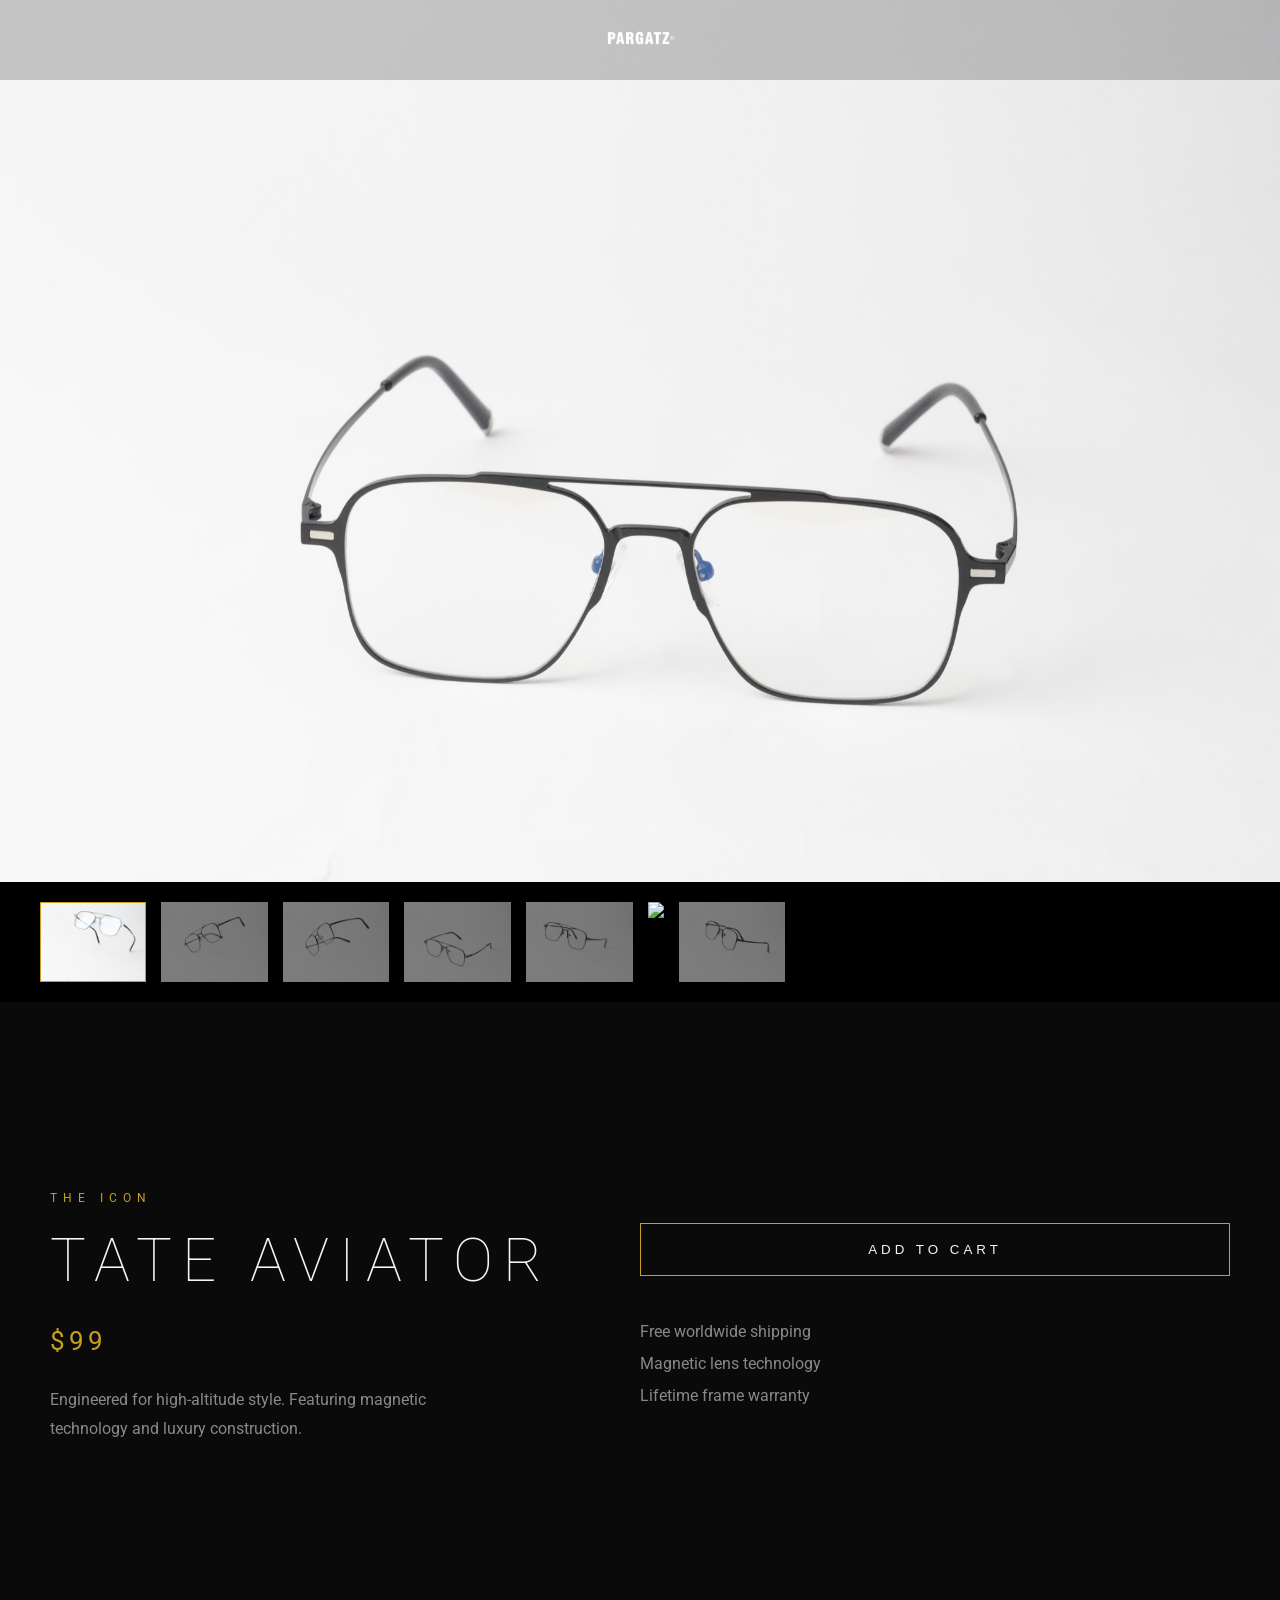
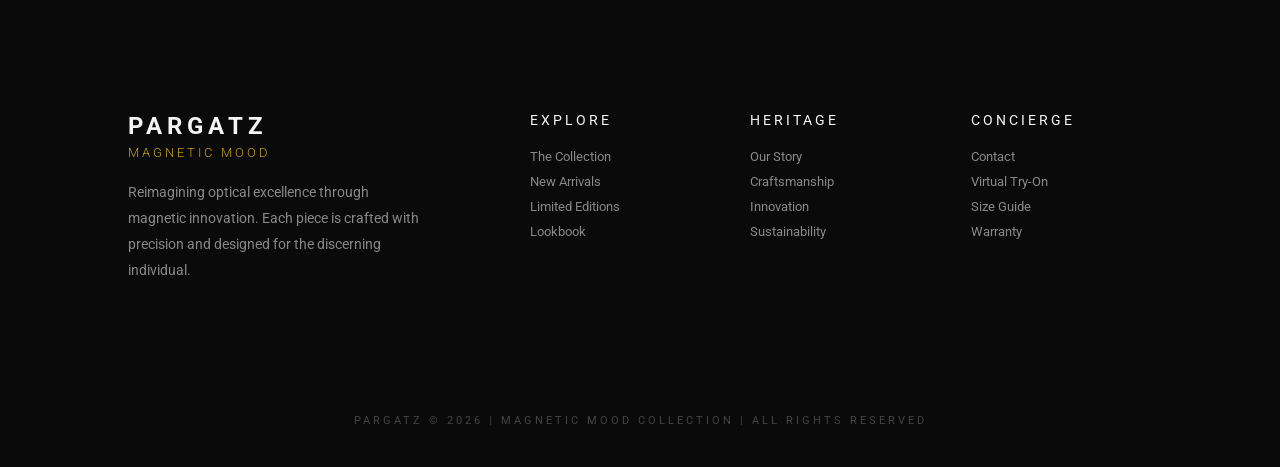
==== aviator.html @ 99c6a9f2 "cambios pro" ====
<!DOCTYPE html>
<html lang="en">
<head>
    <meta charset="UTF-8">
    <meta name="viewport" content="width=device-width, initial-scale=1.0">

    <title>PARGATZ | Product</title>

    <link href="https://fonts.googleapis.com/css2?family=Roboto:wght@100;300;400;700&display=swap" rel="stylesheet">

    <link rel="stylesheet" href="product.css">

</head>
<body>
    <!-- NAV -->
     
    <nav id="navbar">
        <a href="index.html">
            <img src="img/logo.png" class="nav-logo">
        </a>
    </nav>
    <!-- MAIN IMAGE -->
    <section class="gallery">
        <img id="mainImage" src="img/catalogo/aviator/aviatorblack.JPG">
    </section>
    <!-- THUMBNAILS -->
    <section class="thumbnails">
        <img src="img/catalogo/aviator/aviatorblack (1).JPG" class="thumb active">
        <img src="img/catalogo/aviator/aviatorblack (2).JPG" class="thumb">
        <img src="img/catalogo/aviator/aviatorblack (3).JPG" class="thumb">
        <img src="img/catalogo/aviator/aviatorblack (4).JPG" class="thumb">
        <img src="img/catalogo/aviator/aviatorblack (7).JPG" class="thumb">
        <img src="img/catalogo/aviator/aviatorblack (6).JPG class="thumb active">
        <img src="img/catalogo/aviator/aviatorblack (8).JPG" class="thumb">

    </section>
    <!-- PRODUCT INFO -->
    <section class="product-container">
        <div class="product-left">
            <span class="product-label">THE ICON</span>
            <h1 class="product-title">TATE AVIATOR</h1>
            <div class="product-price">$99</div>
            <p class="product-description">
            Engineered for high-altitude style. Featuring magnetic technology and luxury construction.
            </p>
        </div>
        <div class="product-right">

            <button class="buy-button">
            ADD TO CART
            </button>

            <div class="product-meta">
            Free worldwide shipping<br>
            Magnetic lens technology<br>
            Lifetime frame warranty
            </div>
        </div>
    </section>

    <footer>
        <div class="footer-content">
            <div class="footer-col">
                <div class="footer-logo">PARGATZ<span>MAGNETIC MOOD</span></div>
                <p class="footer-desc">Reimagining optical excellence through magnetic innovation. Each piece is crafted with precision and designed for the discerning individual.</p>
                <div class="social-links">
                    <a href="#"><i class="fab fa-instagram"></i></a>
                    <a href="#"><i class="fab fa-pinterest-p"></i></a>
                    <a href="#"><i class="fab fa-facebook-f"></i></a>
                    <a href="#"><i class="fab fa-twitter"></i></a>
                </div>
            </div>
            <div class="footer-col">
                <h4>EXPLORE</h4>
                <a href="#">The Collection</a>
                <a href="#">New Arrivals</a>
                <a href="#">Limited Editions</a>
                <a href="#">Lookbook</a>
            </div>
            <div class="footer-col">
                <h4>HERITAGE</h4>
                <a href="#">Our Story</a>
                <a href="#">Craftsmanship</a>
                <a href="#">Innovation</a>
                <a href="#">Sustainability</a>
            </div>
            <div class="footer-col">
                <h4>CONCIERGE</h4>
                <a href="#">Contact</a>
                <a href="#">Virtual Try-On</a>
                <a href="#">Size Guide</a>
                <a href="#">Warranty</a>
            </div>
        </div>
        <div class="footer-bottom">
            <p>PARGATZ © 2026 | MAGNETIC MOOD COLLECTION | ALL RIGHTS RESERVED</p>
        </div>
    </footer>
    
    <script>
        /* NAV BLUR */
        const nav = document.getElementById("navbar");
        window.addEventListener("scroll", () => {

            if(window.scrollY > 50)
                nav.classList.add("nav-scrolled");
            else
                nav.classList.remove("nav-scrolled");

        });

        /* IMAGE SWITCH */

        const mainImage = document.getElementById("mainImage");

        const thumbs = document.querySelectorAll(".thumb");

        thumbs.forEach(thumb => {

            thumb.addEventListener("click", () => {

                mainImage.src = thumb.src;

                thumbs.forEach(t => t.classList.remove("active"));

                thumb.classList.add("active");

            });

        });
    </script>
</body>
</html>
---- product.css ----
:root {

--negro-profundo: #0A0A0A;
--dorado: #C5A021;
--blanco-hueso: #F5F5F5;
--gris_texto: #888;

}

*{
margin:0;
padding:0;
box-sizing:border-box;
}

body{
background:var(--negro-profundo);
color:var(--blanco-hueso);
font-family:'Roboto',sans-serif;
}

/* NAV */
nav{
position:fixed;
top:0;
left:0;
width:100%;
height:80px;
display:flex;
justify-content:center;
align-items:center;
background:rgba(0,0,0,0.2);
backdrop-filter:blur(0px);
transition:all 0.4s ease;
z-index:999;
}

.nav-scrolled{
background:rgba(0,0,0,0.85);
backdrop-filter:blur(12px);

}

.nav-logo{
height:26px;
}

/* MAIN IMAGE */
.gallery{
width:100%;
height:98vh;
}

.gallery img{
width:100%;
height:100%;
object-fit:cover;

}

/* THUMBNAILS */
.thumbnails{
display:flex;
gap:15px;
padding:20px 40px;
background:#000;
overflow-x:auto;
}

.thumb{
height:80px;
cursor:pointer;
opacity:0.5;
transition:0.3s;
}

.thumb:hover{
opacity:1;
}

.thumb.active{
opacity:1;
border:1px solid var(--dorado);
}

/* PRODUCT SECTION */
.product-container{
display:flex;
width:100%;
min-height:70vh;
padding:0px 50px;

}

/* LEFT */
.product-left{
width:50%;
display:flex;
flex-direction:column;
justify-content:center;
}

.product-label{
color:var(--dorado);
letter-spacing:6px;
font-size:12px;
margin-bottom:20px;
}

.product-title{
font-size:60px;
font-weight:100;
letter-spacing:10px;
margin-bottom:30px;
}

.product-price{
font-size:26px;
color:var(--dorado);
letter-spacing:4px;
margin-bottom:30px;
}

.product-description{
color:var(--gris_texto);
line-height:1.8;
max-width:400px;
}

/* RIGHT */
.product-right{
width:50%;
display:flex;
flex-direction:column;
justify-content:center;
}

.buy-button{
background:transparent;
color:var(--blanco-hueso);
border:1px solid var(--dorado);
padding:18px 60px;
letter-spacing:4px;
cursor:pointer;
transition:0.4s;
}

.buy-button:hover{
background:var(--dorado);
color:black;
}

.product-meta{
margin-top:40px;
color:var(--gris_texto);
line-height:2;
}

/* FADE IN GLOBAL */

.gallery img,
.product-left,
.product-right,
.thumbnails {
opacity: 0;
transform: translateY(40px);
animation: fadeUp 1.2s ease forwards;
}

.product-left { animation-delay: 0.3s; }
.product-right { animation-delay: 0.5s; }
.thumbnails { animation-delay: 0.7s; }

@keyframes fadeUp {
to {
    opacity: 1;
    transform: translateY(0);
}
}

/* ============================= */
/* RESPONSIVE FULL OPTIMIZADO  */
/* ============================= */

/* ====== LARGE TABLETS ====== */
@media (max-width: 1200px) {

.product-title{
font-size:48px;
letter-spacing:6px;
}

.product-container{
padding:0 40px;
}

}


/* ====== TABLETS ====== */
@media (max-width: 992px) {

nav{
height:70px;
}

.gallery{
height:75vh;
}

.product-container{
flex-direction:column;
padding:40px 30px;
gap:40px;
}

.product-left,
.product-right{
width:100%;
text-align:center;
align-items:center;
}

.product-title{
font-size:42px;
letter-spacing:5px;
}

.product-price{
font-size:22px;
}

.product-description{
max-width:100%;
}

.buy-button{
width:100%;
max-width:400px;
}

.thumbnails{
padding:20px;
gap:10px;
}

.thumb{
height:70px;
}

}

/* ===== FOOTER ===== */
footer {
    padding: 80px 10% 40px;
    background: var(--gris_oscuro);
    position: relative;
    overflow: hidden;
}

.footer-content {
    display: grid;
    grid-template-columns: 2fr 1fr 1fr 1fr;
    gap: 40px;
    margin-bottom: 60px;
    max-width: 1200px;
    margin-left: auto;
    margin-right: auto;
}

.footer-logo {
    font-size: 1.5rem;
    font-weight: 700;
    letter-spacing: 5px;
    margin-bottom: 20px;
}

.footer-logo span {
    color: var(--dorado);
    font-size: 0.8rem;
    display: block;
    letter-spacing: 3px;
    margin-top: 5px;
    font-weight: 300;
}

.footer-desc {
    color: var(--gris_texto);
    line-height: 1.8;
    font-size: 0.9rem;
    max-width: 300px;
}

.footer-col h4 {
    color: var(--blanco);
    font-size: 0.9rem;
    letter-spacing: 3px;
    margin-bottom: 20px;
    font-weight: 400;
}

.footer-col a {
    display: block;
    color: var(--gris_texto);
    text-decoration: none;
    font-size: 0.8rem;
    margin-bottom: 10px;
    transition: color 0.3s ease;
}

.footer-col a:hover {
    color: var(--dorado);
}

.social-links {
    display: flex;
    gap: 20px;
    margin-top: 20px;
}

.social-links a {
    color: var(--gris_texto);
    font-size: 1.2rem;
    transition: all 0.3s ease;
}

.social-links a:hover {
    color: var(--dorado);
    transform: translateY(-3px);
}

.footer-bottom {
    text-align: center;
    padding-top: 40px;
    border-top: 1px solid var(--gris-plata);
    color: #444;
    font-size: 0.7rem;
    letter-spacing: 3px;
    max-width: 1200px;
    margin-left: auto;
    margin-right: auto;
}

/* ===== SCROLLBAR ===== */
::-webkit-scrollbar {
    width: 8px;
}

::-webkit-scrollbar-track {
    background: var(--negro-carbon);
}

::-webkit-scrollbar-thumb {
    background: var(--dorado);
    border-radius: 4px;
}

::-webkit-scrollbar-thumb:hover {
    background: var(--dorado-brillo);
}


/* ====== MOBILE LARGE ====== */
@media (max-width: 768px) {

nav{
height:65px;
}

.nav-logo{
height:22px;
}

.gallery{
height:65vh;
}

.product-container{
padding:30px 20px;
}

.product-title{
font-size:34px;
letter-spacing:4px;
}

.product-label{
letter-spacing:4px;
font-size:11px;
}

.product-price{
font-size:20px;
}

.product-description{
font-size:14px;
}

.buy-button{
padding:16px 30px;
font-size:14px;
letter-spacing:3px;
}

.product-meta{
font-size:13px;
}

.thumb{
height:60px;
}

}


/* ====== SMALL MOBILE ====== */
@media (max-width: 480px) {

nav{
height:60px;
}

.gallery{
height:55vh;
}

.product-container{
padding:25px 15px;
}

.product-title{
font-size:26px;
letter-spacing:2px;
}

.product-price{
font-size:18px;
}

.product-description{
font-size:13px;
line-height:1.6;
}

.buy-button{
padding:14px 20px;
font-size:13px;
letter-spacing:2px;
width:100%;
}

.product-meta{
font-size:12px;
line-height:1.8;
}

.thumbnails{
gap:8px;
padding:15px;
}

.thumb{
height:50px;
}

}


/* ====== EXTRA SMALL DEVICES ====== */
@media (max-width: 360px) {

.product-title{
font-size:22px;
}

.product-price{
font-size:16px;
}

.buy-button{
font-size:12px;
padding:12px;
}

.thumb{
height:45px;
}

}
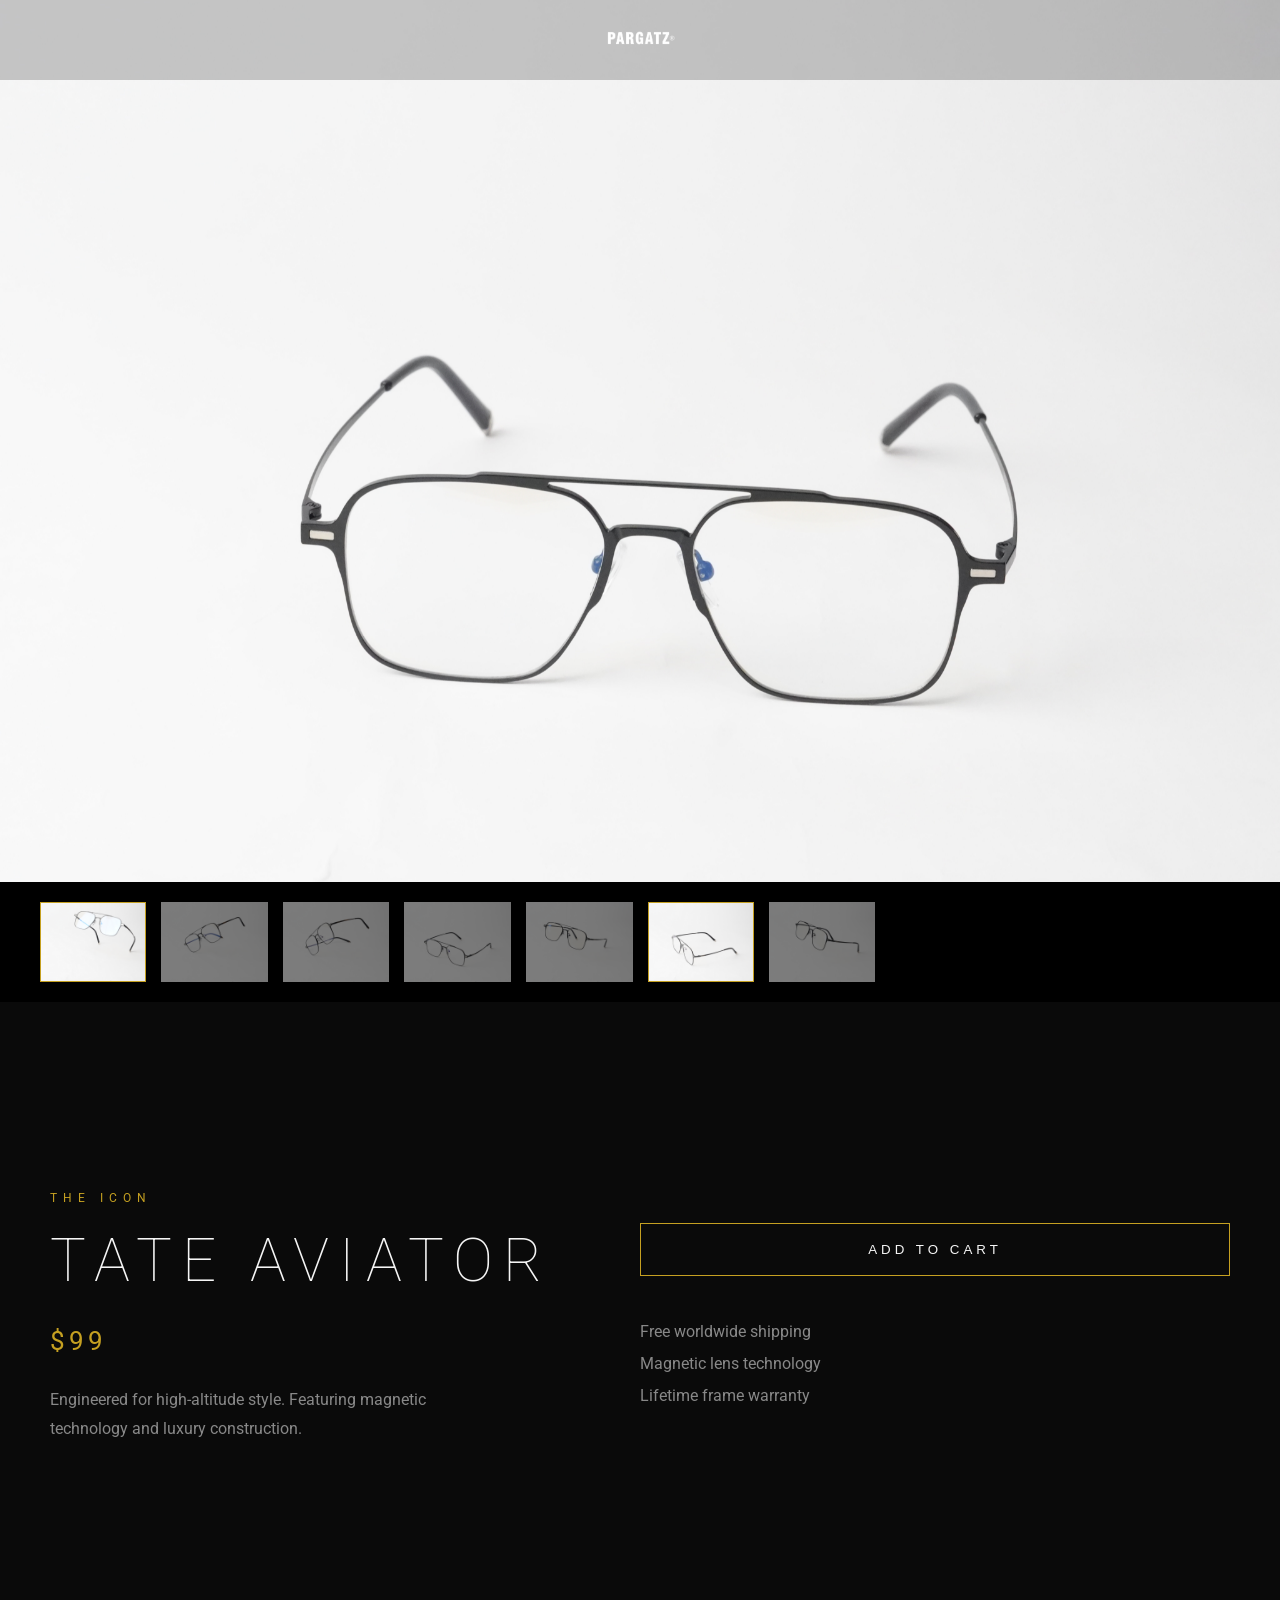
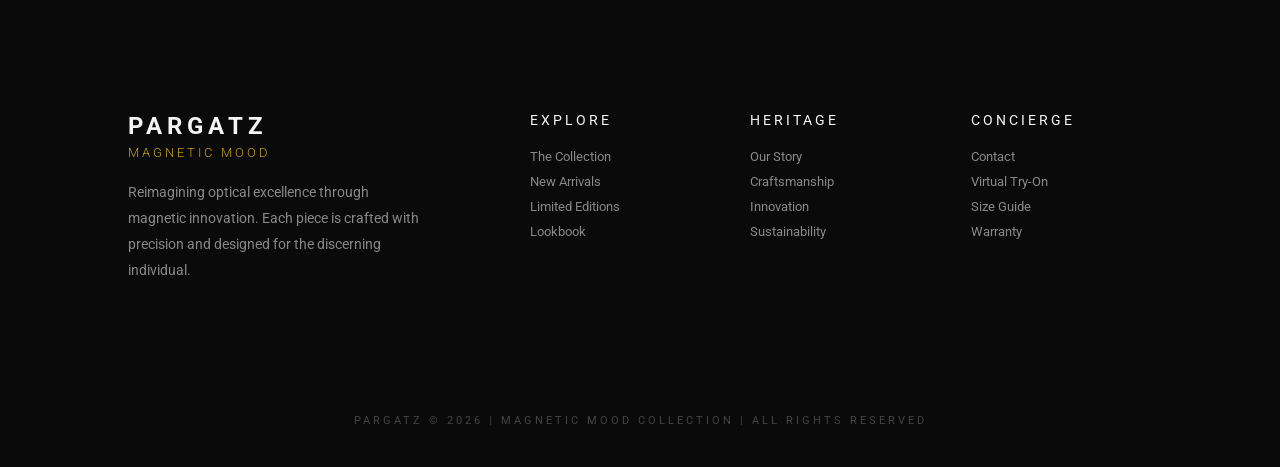
==== commit 55951aa2: "nuevos cambiescitos" ====
--- a/aviator.html
+++ b/aviator.html
@@ -30,7 +30,7 @@
         <img src="img/catalogo/aviator/aviatorblack (3).JPG" class="thumb">
         <img src="img/catalogo/aviator/aviatorblack (4).JPG" class="thumb">
         <img src="img/catalogo/aviator/aviatorblack (7).JPG" class="thumb">
-        <img src="img/catalogo/aviator/aviatorblack (6).JPG class="thumb active">
+        <img src="img/catalogo/aviator/aviatorblack (6).JPG" class="thumb active">
         <img src="img/catalogo/aviator/aviatorblack (8).JPG" class="thumb">
 
     </section>
